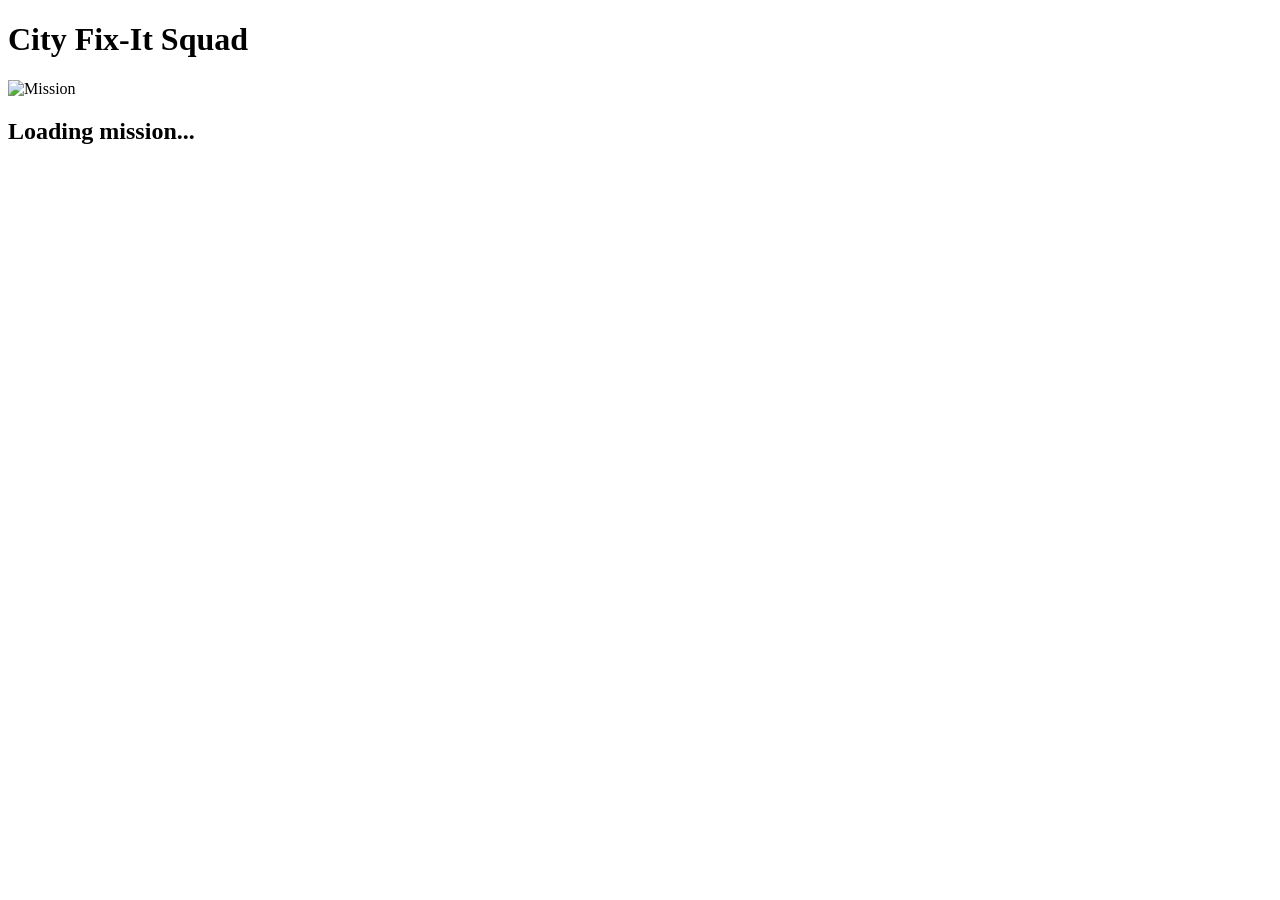
==== index.html @ 1d107d6c "Create index.html" ====
<!DOCTYPE html>
<html lang="en">
<head>
    <meta charset="UTF-8">
    <meta name="viewport" content="width=device-width, initial-scale=1.0">
    <title>City Fix-It Squad</title>
    <link rel="stylesheet" href="style.css">
</head>
<body>
    <div id="terminal">
        <h1 id="title">City Fix-It Squad</h1>
        
        <img id="scene-img" 
             src="https://via.placeholder.com/600x300?text=City+Mission+Image" 
             alt="Mission">
        
        <h2 id="problem-text">Loading mission...</h2>
        <div id="choices"></div>
        <div id="feedback"></div>
    </div>
    <script src="game.js"></script>
</body>
</html>
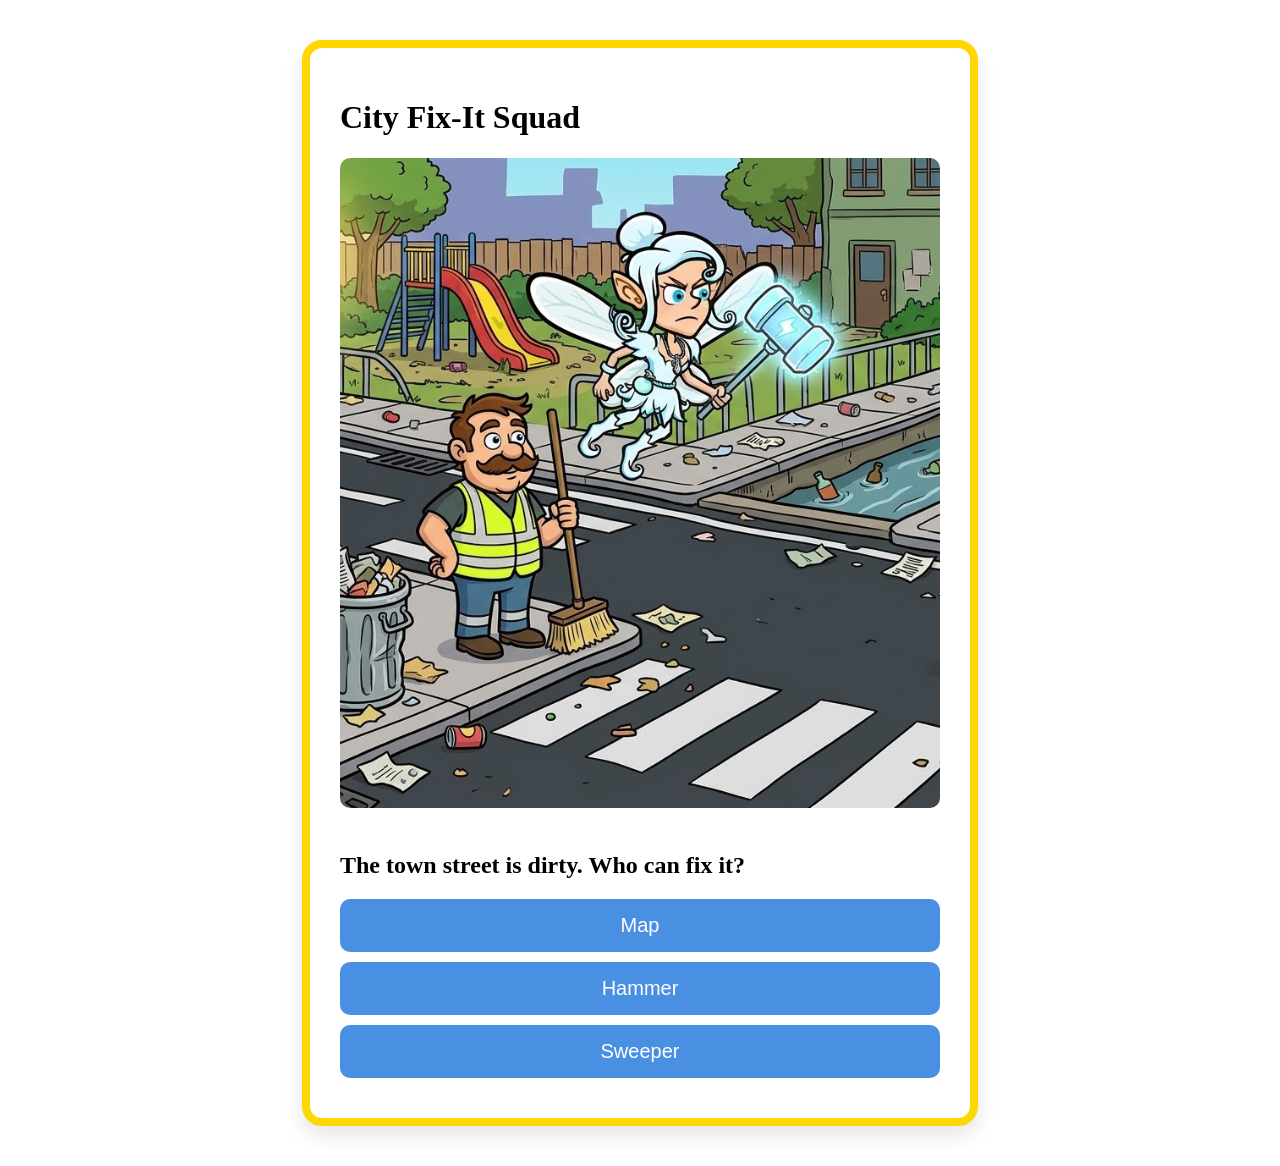
==== commit bd937b97: "feat: Massive overhaul with dynamic scoring, visual scaffolding, and replay loop" ====
--- a/index.html
+++ b/index.html
@@ -20,4 +20,4 @@
     </div>
     <script src="game.js"></script>
 </body>
-</html>
+</html>
--- a/style.css
+++ b/style.css
@@ -0,0 +1,18 @@
+#terminal { 
+    max-width: 600px; margin: 40px auto; padding: 30px;
+    background: #fff; border: 8px solid #FFD700; /* Whimsical Yellow */
+    border-radius: 20px; box-shadow: 0 10px 20px rgba(0,0,0,0.1);
+}
+#scene-img { 
+    width: 600px; 
+    height: 650px; /* Standardizes the height */
+    object-fit: cover; /* Crops proportionally without distortion */
+    border-radius: 10px; 
+    margin-bottom: 20px; 
+}
+.btn { 
+    display: block; width: 100%; padding: 15px; margin: 10px 0;
+    font-size: 20px; background: #4a90e2; color: white;
+    border: none; border-radius: 10px; cursor: pointer;
+}
+.btn:hover { background: #357abd; transform: scale(1.02); }
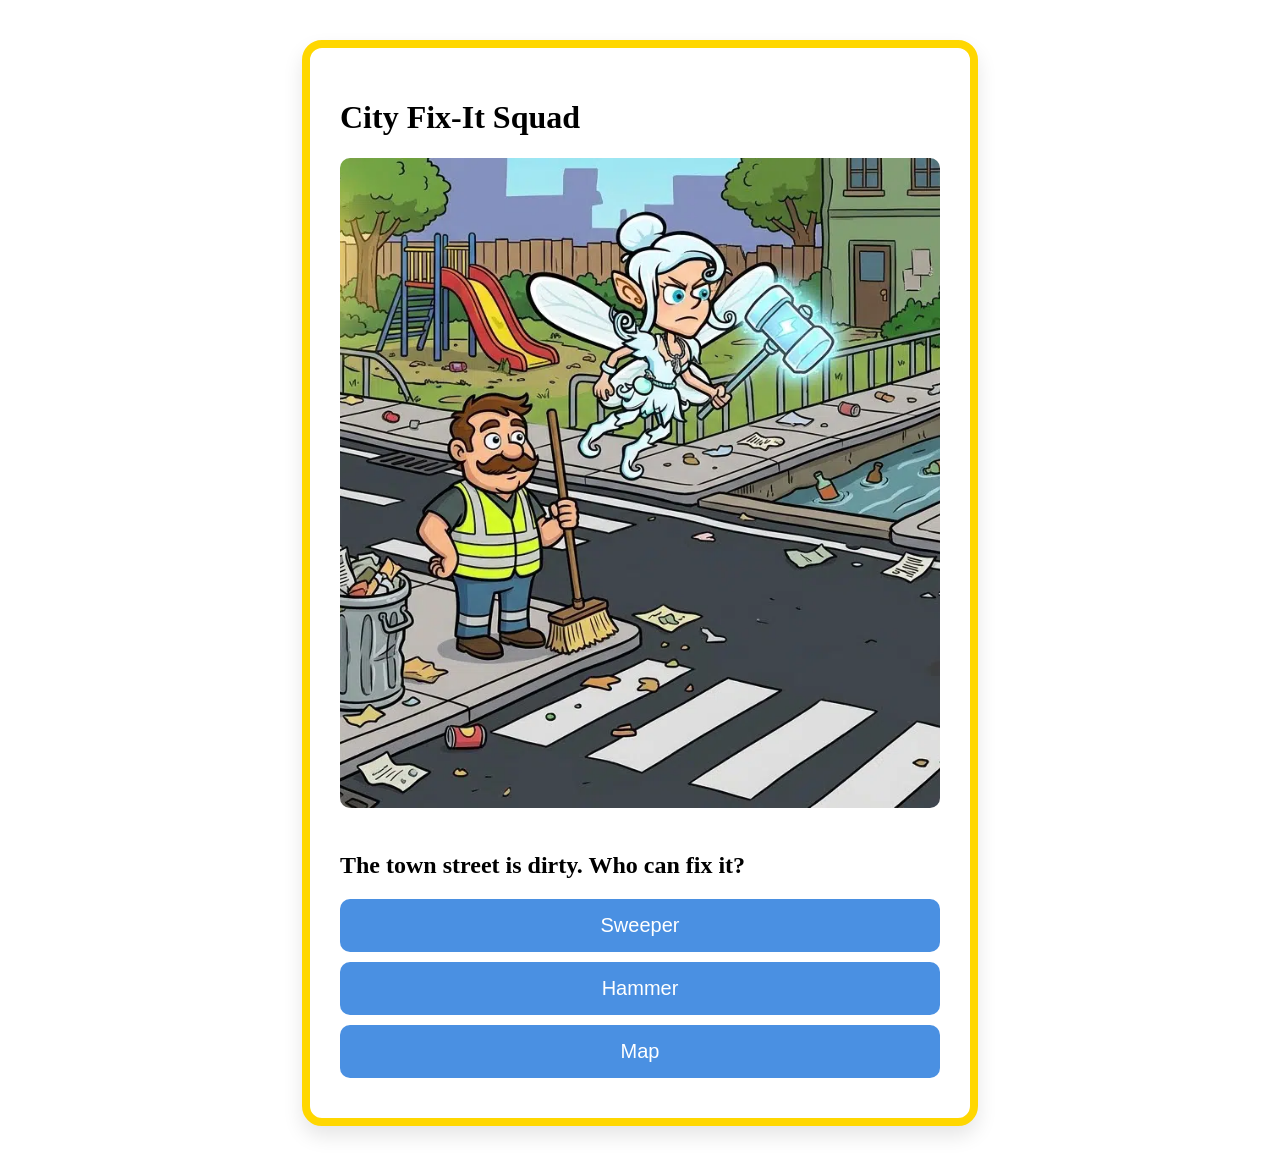
==== commit db3f4fb1: "chore: Cleaned up HTML placeholder and added custom favicon" ====
--- a/index.html
+++ b/index.html
@@ -4,15 +4,14 @@
     <meta charset="UTF-8">
     <meta name="viewport" content="width=device-width, initial-scale=1.0">
     <title>City Fix-It Squad</title>
+    <link rel="icon" type="image/png" href="assets/favicon.png">
     <link rel="stylesheet" href="style.css">
 </head>
 <body>
     <div id="terminal">
         <h1 id="title">City Fix-It Squad</h1>
         
-        <img id="scene-img" 
-             src="https://via.placeholder.com/600x300?text=City+Mission+Image" 
-             alt="Mission">
+        <img id="scene-img" src="assets/dirty-street.webp" alt="Mission">
         
         <h2 id="problem-text">Loading mission...</h2>
         <div id="choices"></div>
